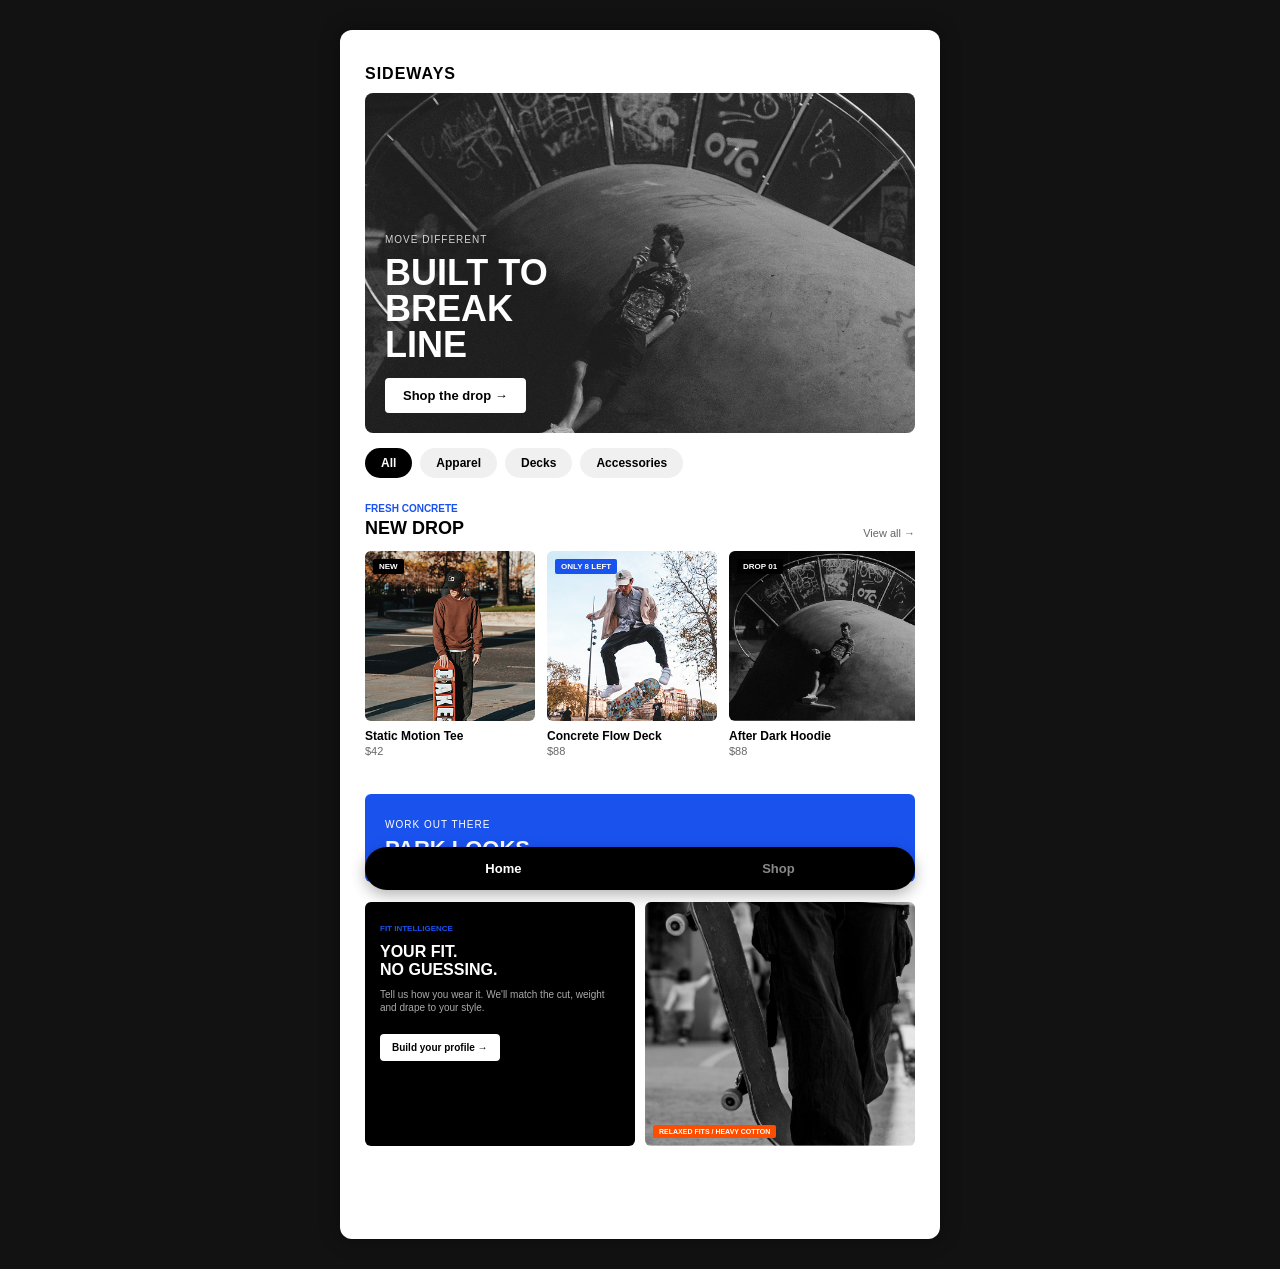
==== index.html @ 1b43d0b8 "Initial clothing app commit" ====
<!DOCTYPE html>
<html lang="en">
<head>
    <meta charset="UTF-8">
    <meta name="viewport" content="width=device-width, initial-scale=1.0">
    <title>Mobile Clothing App</title>
    <link rel="stylesheet" href="styles.css">
</head>
<body>
    <div class="app-container">
        
        <!-- Header -->
        <header class="app-header">
            <span class="logo-text">SIDEWAYS</span>
        </header>

        <!-- Hero Section -->
        <div class="hero-card">
            <img src="images/banner.png" alt="Built to Break Line" class="hero-img">
            <div class="hero-content">
                <span class="sub-tag">MOVE DIFFERENT</span>
                <h1 class="hero-title">BUILT TO<br>BREAK<br>LINE</h1>
                <a href="page2.html" class="shop-button">Shop the drop &rarr;</a>
            </div>
        </div>

        <!-- Filter Tags -->
        <div class="filter-tags">
            <button class="tag active">All</button>
            <button class="tag">Apparel</button>
            <button class="tag">Decks</button>
            <button class="tag">Accessories</button>
        </div>

        <!-- NEW DROP Section (4 Cards) -->
        <div class="section-header">
            <div>
                <span class="tag-small">FRESH CONCRETE</span>
                <h2 class="section-title">NEW DROP</h2>
            </div>
            <a href="page2.html" class="view-all">View all &rarr;</a>
        </div>

        <div class="product-scroll">
            <div class="product-card">
                <div class="img-wrapper">
                    <img src="images/Image (Static Motion Tee).png" alt="Static Motion Tee">
                    <span class="badge">NEW</span>
                </div>
                <div class="card-info">
                    <h3>Static Motion Tee</h3>
                    <p class="price">$42</p>
                </div>
            </div>

            <div class="product-card">
                <div class="img-wrapper">
                    <img src="images/Image (Concrete Flow Deck).png" alt="Concrete Flow Deck">
                    <span class="badge blue">ONLY 8 LEFT</span>
                </div>
                <div class="card-info">
                    <h3>Concrete Flow Deck</h3>
                    <p class="price">$88</p>
                </div>
            </div>

            <div class="product-card">
                <div class="img-wrapper">
                    <img src="images/Image (Lines at sundown).png" alt="After Dark Hoodie">
                    <span class="badge">DROP 01</span>
                </div>
                <div class="card-info">
                    <h3>After Dark Hoodie</h3>
                    <p class="price">$88</p>
                </div>
            </div>

            <div class="product-card">
                <div class="img-wrapper">
                    <img src="images/Image (Low Light 5-Panel).png" alt="Low Light 5-Panel">
                    <span class="badge">DROP 01</span>
                </div>
                <div class="card-info">
                    <h3>Low Light 5-Panel</h3>
                    <p class="price">$34</p>
                </div>
            </div>
        </div>

        <!-- PARK LOOKS Banner -->
        <div class="blue-banner">
            <div>
                <span class="banner-sub">WORK OUT THERE</span>
                <h2 class="banner-title">PARK LOOKS</h2>
            </div>
            <span class="banner-count">01 / 04</span>
        </div>

        <!-- YOUR FIT Block Section -->
        <div class="fit-section">
            <div class="fit-card dark">
                <span class="fit-sub">FIT INTELLIGENCE</span>
                <h2>YOUR FIT.<br>NO GUESSING.</h2>
                <p>Tell us how you wear it. We'll match the cut, weight and drape to your style.</p>
                <button class="fit-btn">Build your profile &rarr;</button>
            </div>
            <div class="fit-card image-card">
                <img src="images/Image (Built for the street).png" alt="Fit Model">
                <span class="image-tag">RELAXED FITS / HEAVY COTTON</span>
            </div>
        </div>

        <!-- Navigation Bar -->
        <nav class="bottom-nav">
            <a href="index.html" class="nav-item active">Home</a>
            <a href="page2.html" class="nav-item">Shop</a>
        </nav>

    </div>
    <script src="script.js"></script>
</body>
</html>
---- styles.css ----
* {
    box-sizing: border-box;
}

body {
    margin: 0;
    padding: 0;
    background-color: #121212; /* Dark ambient background for desktop view */
    font-family: Arial, Helvetica, sans-serif;
}

/* Mobile-First Main Container */
.app-container {
    width: 100%;
    max-width: 420px; /* Standard mobile app viewport width */
    margin: 0 auto;
    background-color: #FFFFFF;
    padding: 15px;
    min-height: 100vh;
    box-shadow: 0 0 20px rgba(0, 0, 0, 0.4);
    transition: all 0.3s ease;
}

/* Tablet & iPad Viewport */
@media (min-width: 768px) {
    .app-container {
        max-width: 600px;
        padding: 25px;
        border-radius: 12px;
        margin: 30px auto;
        min-height: auto;
    }

    .hero-title {
        font-size: 36px !important;
    }

    .product-card {
        min-width: 170px !important;
    }
}

/* Header */
.app-header {
    padding: 10px 0;
    font-weight: 900;
    font-size: 16px;
    letter-spacing: 1px;
}

/* Hero Section */
.hero-card {
    position: relative;
    border-radius: 8px;
    overflow: hidden;
    margin-bottom: 15px;
}

.hero-img {
    width: 100%;
    height: 340px;
    object-fit: cover;
    display: block;
}

.hero-content {
    position: absolute;
    bottom: 20px;
    left: 20px;
    color: #FFFFFF;
}

.sub-tag {
    font-size: 10px;
    letter-spacing: 1px;
    opacity: 0.8;
}

.hero-title {
    font-size: 28px;
    line-height: 1.0;
    font-weight: 900;
    margin: 8px 0 15px 0;
}

.shop-button {
    display: inline-block;
    background-color: #FFFFFF;
    color: #000000;
    text-decoration: none;
    padding: 10px 18px;
    font-size: 13px;
    font-weight: bold;
    border-radius: 4px;
}

/* Filter Tags */
.filter-tags {
    display: flex;
    gap: 8px;
    margin-bottom: 20px;
    overflow-x: auto;
}

.tag {
    background: #F0F0F0;
    border: none;
    padding: 8px 16px;
    border-radius: 20px;
    font-size: 12px;
    font-weight: bold;
    cursor: pointer;
    white-space: nowrap;
}

.tag.active {
    background: #000000;
    color: #FFFFFF;
}

/* Section Headers */
.section-header {
    display: flex;
    justify-content: space-between;
    align-items: flex-end;
    margin-bottom: 12px;
}

.tag-small {
    font-size: 10px;
    color: #1A52EE;
    font-weight: bold;
}

.section-title {
    font-size: 18px;
    font-weight: 900;
    margin: 2px 0 0 0;
}

.view-all {
    font-size: 11px;
    color: #666;
    text-decoration: none;
}

/* Touch-Friendly Horizontal Scroll for Mobile */
.product-scroll {
    display: flex;
    gap: 12px;
    overflow-x: auto;
    padding-bottom: 12px;
    margin-bottom: 25px;
    -webkit-overflow-scrolling: touch; /* Smooth touch scrolling on iOS */
}

.product-card {
    min-width: 140px;
    flex-shrink: 0;
}

.img-wrapper {
    position: relative;
    height: 170px;
    background-color: #F0F0F0;
    border-radius: 6px;
    overflow: hidden;
}

.img-wrapper img {
    width: 100%;
    height: 100%;
    object-fit: cover;
}

.badge {
    position: absolute;
    top: 8px;
    left: 8px;
    background: #000;
    color: #fff;
    font-size: 8px;
    padding: 3px 6px;
    border-radius: 2px;
    font-weight: bold;
}

.badge.blue {
    background: #1A52EE;
}

.card-info h3 {
    font-size: 12px;
    margin: 8px 0 2px 0;
}

.card-info .price {
    font-size: 11px;
    color: #666;
    margin: 0;
}

/* Banners */
.blue-banner {
    background-color: #1A52EE;
    color: #FFFFFF;
    padding: 20px;
    border-radius: 6px;
    display: flex;
    justify-content: space-between;
    align-items: flex-end;
    margin-bottom: 20px;
}

.banner-sub {
    font-size: 10px;
    letter-spacing: 1px;
}

.banner-title {
    font-size: 22px;
    margin: 4px 0 0 0;
    font-weight: 900;
}

.banner-count {
    font-size: 12px;
    font-weight: bold;
}

/* Fit Grid */
.fit-section {
    display: grid;
    grid-template-columns: 1fr 1fr;
    gap: 10px;
    margin-bottom: 25px;
}

.fit-card.dark {
    background: #000000;
    color: #FFFFFF;
    padding: 15px;
    border-radius: 6px;
}

.fit-sub {
    font-size: 8px;
    color: #1A52EE;
    font-weight: bold;
}

.fit-card.dark h2 {
    font-size: 16px;
    line-height: 1.1;
    margin: 8px 0;
}

.fit-card.dark p {
    font-size: 10px;
    color: #AAA;
    line-height: 1.3;
}

.fit-btn {
    background: #FFFFFF;
    border: none;
    font-size: 10px;
    font-weight: bold;
    padding: 8px 12px;
    border-radius: 4px;
    margin-top: 10px;
    cursor: pointer;
}

.fit-card.image-card {
    position: relative;
    border-radius: 6px;
    overflow: hidden;
}

.fit-card.image-card img {
    width: 100%;
    height: 100%;
    object-fit: cover;
}

.image-tag {
    position: absolute;
    bottom: 8px;
    left: 8px;
    background: #FF4D00;
    color: #FFF;
    font-size: 7px;
    font-weight: bold;
    padding: 3px 6px;
    border-radius: 2px;
}

/* Fixed Bottom Navigation */
.bottom-nav {
    position: sticky;
    bottom: 10px;
    display: flex;
    justify-content: space-around;
    background-color: #000000;
    padding: 14px 0;
    border-radius: 30px;
    box-shadow: 0 5px 15px rgba(0,0,0,0.3);
}

.nav-item {
    color: #888888;
    text-decoration: none;
    font-size: 13px;
    font-weight: bold;
}

.nav-item.active {
    color: #FFFFFF;
}
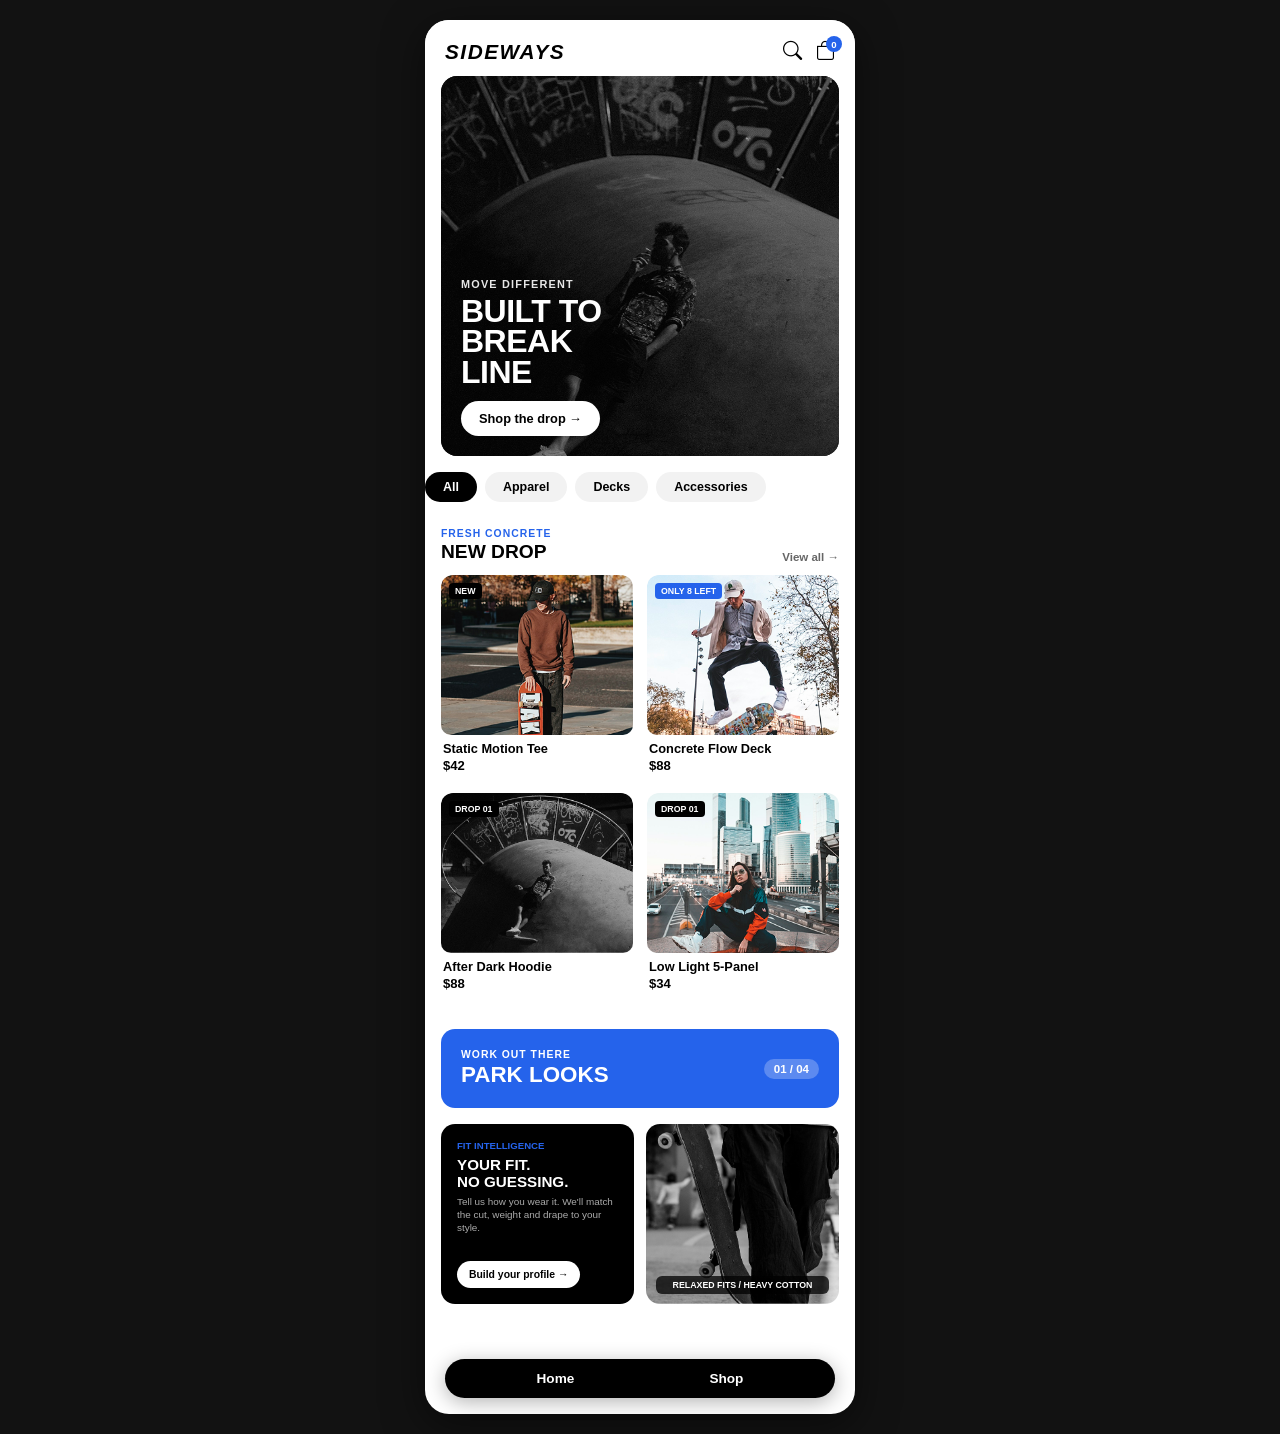
==== commit ef0c288f: "Update shop products, styling, and grid layout" ====
--- a/index.html
+++ b/index.html
@@ -3,120 +3,236 @@
 <head>
     <meta charset="UTF-8">
     <meta name="viewport" content="width=device-width, initial-scale=1.0">
-    <title>Mobile Clothing App</title>
-    <link rel="stylesheet" href="styles.css">
+    <title>SIDEWAYS | Streetwear & Vintage Drops</title>
+    <!-- Icons -->
+    <link rel="stylesheet" href="https://cdn.jsdelivr.net/npm/bootstrap-icons@1.11.3/font/bootstrap-icons.min.css">
+    <!-- CSS Link -->
+    <link rel="stylesheet" href="styles/index.css">
 </head>
 <body>
+
     <div class="app-container">
         
         <!-- Header -->
         <header class="app-header">
-            <span class="logo-text">SIDEWAYS</span>
+            <a href="index.html" class="logo-text">SIDEWAYS</a>
+            <div class="header-actions">
+                <button class="icon-btn" id="searchBtn" aria-label="Search"><i class="bi bi-search"></i></button>
+                <button class="icon-btn" id="cartBtn" aria-label="Cart">
+                    <i class="bi bi-bag"></i>
+                    <span class="cart-badge" id="cartCount">0</span>
+                </button>
+            </div>
         </header>
 
         <!-- Hero Section -->
-        <div class="hero-card">
-            <img src="images/banner.png" alt="Built to Break Line" class="hero-img">
+        <section class="hero-card">
+            <img src="images/banner.png" alt="Built to Break Line Banner" class="hero-img">
             <div class="hero-content">
                 <span class="sub-tag">MOVE DIFFERENT</span>
                 <h1 class="hero-title">BUILT TO<br>BREAK<br>LINE</h1>
                 <a href="page2.html" class="shop-button">Shop the drop &rarr;</a>
             </div>
-        </div>
+        </section>
 
         <!-- Filter Tags -->
-        <div class="filter-tags">
-            <button class="tag active">All</button>
-            <button class="tag">Apparel</button>
-            <button class="tag">Decks</button>
-            <button class="tag">Accessories</button>
-        </div>
-
-        <!-- NEW DROP Section (4 Cards) -->
-        <div class="section-header">
-            <div>
-                <span class="tag-small">FRESH CONCRETE</span>
-                <h2 class="section-title">NEW DROP</h2>
-            </div>
-            <a href="page2.html" class="view-all">View all &rarr;</a>
-        </div>
-
-        <div class="product-scroll">
-            <div class="product-card">
-                <div class="img-wrapper">
-                    <img src="images/Image (Static Motion Tee).png" alt="Static Motion Tee">
-                    <span class="badge">NEW</span>
-                </div>
-                <div class="card-info">
-                    <h3>Static Motion Tee</h3>
-                    <p class="price">$42</p>
-                </div>
-            </div>
-
-            <div class="product-card">
-                <div class="img-wrapper">
-                    <img src="images/Image (Concrete Flow Deck).png" alt="Concrete Flow Deck">
-                    <span class="badge blue">ONLY 8 LEFT</span>
-                </div>
-                <div class="card-info">
-                    <h3>Concrete Flow Deck</h3>
-                    <p class="price">$88</p>
-                </div>
-            </div>
-
-            <div class="product-card">
-                <div class="img-wrapper">
-                    <img src="images/Image (Lines at sundown).png" alt="After Dark Hoodie">
-                    <span class="badge">DROP 01</span>
-                </div>
-                <div class="card-info">
-                    <h3>After Dark Hoodie</h3>
-                    <p class="price">$88</p>
-                </div>
-            </div>
-
-            <div class="product-card">
-                <div class="img-wrapper">
-                    <img src="images/Image (Low Light 5-Panel).png" alt="Low Light 5-Panel">
-                    <span class="badge">DROP 01</span>
-                </div>
-                <div class="card-info">
-                    <h3>Low Light 5-Panel</h3>
-                    <p class="price">$34</p>
-                </div>
-            </div>
-        </div>
+        <section class="filter-tags" id="filterContainer">
+            <button class="tag active" data-category="All">All</button>
+            <button class="tag" data-category="Apparel">Apparel</button>
+            <button class="tag" data-category="Decks">Decks</button>
+            <button class="tag" data-category="Accessories">Accessories</button>
+        </section>
+
+        <!-- NEW DROP Section -->
+        <section class="section-container">
+            <div class="section-header">
+                <div>
+                    <span class="tag-small">FRESH CONCRETE</span>
+                    <h2 class="section-title">NEW DROP</h2>
+                </div>
+                <a href="page2.html" class="view-all">View all &rarr;</a>
+            </div>
+
+            <!-- Scrollable Product List -->
+            <div class="product-grid" id="productGrid">
+                
+                <div class="product-card" data-category="Apparel" data-name="Static Motion Tee" data-price="42" data-sizes="XS,S,M,L,XL" data-measurements="Chest: 22 in | Length: 28 in">
+                    <div class="img-wrapper">
+                        <img src="images/Image (Static Motion Tee).png" alt="Static Motion Tee">
+                        <span class="badge">NEW</span>
+                    </div>
+                    <div class="card-info">
+                        <h3>Static Motion Tee</h3>
+                        <p class="price">$42</p>
+                    </div>
+                </div>
+
+                <div class="product-card" data-category="Decks" data-name="Concrete Flow Deck" data-price="88" data-sizes="8.0,8.25,8.5" data-measurements="Width: 8.25 in | Length: 31.8 in">
+                    <div class="img-wrapper">
+                        <img src="images/Image (Concrete Flow Deck).png" alt="Concrete Flow Deck">
+                        <span class="badge blue">ONLY 8 LEFT</span>
+                    </div>
+                    <div class="card-info">
+                        <h3>Concrete Flow Deck</h3>
+                        <p class="price">$88</p>
+                    </div>
+                </div>
+
+                <div class="product-card" data-category="Apparel" data-name="After Dark Hoodie" data-price="88" data-sizes="S,M,L,XL" data-measurements="Chest: 24 in | Length: 29 in">
+                    <div class="img-wrapper">
+                        <img src="images/Image (Lines at sundown).png" alt="After Dark Hoodie">
+                        <span class="badge">DROP 01</span>
+                    </div>
+                    <div class="card-info">
+                        <h3>After Dark Hoodie</h3>
+                        <p class="price">$88</p>
+                    </div>
+                </div>
+
+                <div class="product-card" data-category="Accessories" data-name="Low Light 5-Panel" data-price="34" data-sizes="One Size" data-measurements="Adjustable Strapback (54cm - 61cm)">
+                    <div class="img-wrapper">
+                        <img src="images/Image (Low Light 5-Panel).png" alt="Low Light 5-Panel">
+                        <span class="badge">DROP 01</span>
+                    </div>
+                    <div class="card-info">
+                        <h3>Low Light 5-Panel</h3>
+                        <p class="price">$34</p>
+                    </div>
+                </div>
+
+            </div>
+        </section>
 
         <!-- PARK LOOKS Banner -->
-        <div class="blue-banner">
+        <section class="blue-banner" id="lookbook">
             <div>
                 <span class="banner-sub">WORK OUT THERE</span>
                 <h2 class="banner-title">PARK LOOKS</h2>
             </div>
             <span class="banner-count">01 / 04</span>
-        </div>
-
-        <!-- YOUR FIT Block Section -->
-        <div class="fit-section">
+        </section>
+
+        <!-- FIT INTELLIGENCE Section -->
+        <section class="fit-section" id="fit-guide">
             <div class="fit-card dark">
-                <span class="fit-sub">FIT INTELLIGENCE</span>
-                <h2>YOUR FIT.<br>NO GUESSING.</h2>
-                <p>Tell us how you wear it. We'll match the cut, weight and drape to your style.</p>
-                <button class="fit-btn">Build your profile &rarr;</button>
+                <div>
+                    <span class="fit-sub">FIT INTELLIGENCE</span>
+                    <h2>YOUR FIT.<br>NO GUESSING.</h2>
+                    <p>Tell us how you wear it. We'll match the cut, weight and drape to your style.</p>
+                </div>
+                <button class="fit-btn" id="buildProfileBtn">Build your profile &rarr;</button>
             </div>
             <div class="fit-card image-card">
                 <img src="images/Image (Built for the street).png" alt="Fit Model">
                 <span class="image-tag">RELAXED FITS / HEAVY COTTON</span>
             </div>
-        </div>
-
-        <!-- Navigation Bar -->
+        </section>
+
+        <!-- Bottom Navigation Bar -->
         <nav class="bottom-nav">
             <a href="index.html" class="nav-item active">Home</a>
             <a href="page2.html" class="nav-item">Shop</a>
         </nav>
 
     </div>
-    <script src="script.js"></script>
+
+    <!-- PRODUCT DETAIL MODAL SHEET -->
+    <div class="modal-overlay" id="productDetailModal">
+        <div class="modal-sheet">
+            <div class="modal-header">
+                <span style="font-size: 0.7rem; font-weight: 800; letter-spacing: 1px; color: #2563eb; text-transform: uppercase;">Product Overview</span>
+                <button class="modal-close" id="closeProdModal">&times;</button>
+            </div>
+            <div style="padding-top: 14px;">
+                <div class="img-wrapper" style="height: 240px; background: #f8f8f8; border-radius: 12px; overflow: hidden; display: flex; align-items: center; justify-content: center; margin-bottom: 12px;">
+                    <img id="modalProdImg" src="" alt="Product Image" style="max-width: 100%; max-height: 100%; object-fit: contain;">
+                </div>
+                <div style="display: flex; justify-content: space-between; align-items: flex-start; margin-bottom: 12px;">
+                    <div>
+                        <h2 id="modalProdName" style="font-size: 1.2rem; font-weight: 900; color: #000; margin: 0;"></h2>
+                        <span id="modalProdPrice" style="font-size: 1.1rem; font-weight: 800; color: #2563eb; display: block; margin-top: 2px;"></span>
+                    </div>
+                </div>
+                <div style="margin-bottom: 14px;">
+                    <label style="font-size: 0.72rem; font-weight: 800; text-transform: uppercase; color: #666; display: block; margin-bottom: 6px;">Select Size</label>
+                    <div id="sizePillContainer" style="display: flex; gap: 8px; flex-wrap: wrap;"></div>
+                </div>
+                <div class="measurement-box" style="background: #f8f8f8; border: 1px solid #eee; padding: 10px 12px; border-radius: 10px; margin-bottom: 14px;">
+                    <label style="font-size: 0.7rem; font-weight: 800; text-transform: uppercase; color: #000; display: block; margin-bottom: 2px;">
+                        <i class="bi bi-ruler me-1"></i> Garment Measurements
+                    </label>
+                    <p id="modalProdMeasurements" style="font-size: 0.75rem; color: #555; line-height: 1.4; margin: 0;"></p>
+                </div>
+                <button class="checkout-btn" id="addToBagBtn" style="width: 100%; background: #000; color: #fff; padding: 14px; border-radius: 12px; font-weight: 800; font-size: 0.85rem; border: none; cursor: pointer;">
+                    ADD TO BASKET
+                </button>
+            </div>
+        </div>
+    </div>
+
+    <!-- CART & CHECKOUT MODAL DRAWER -->
+    <div class="modal-overlay" id="cartModal">
+        <div class="modal-sheet">
+            <div class="modal-header">
+                <h3 id="modalHeading">YOUR BASKET</h3>
+                <button class="modal-close" id="closeCart">&times;</button>
+            </div>
+            <div id="basketView">
+                <div class="cart-body" id="cartBody">
+                    <p class="empty-msg">Your shopping bag is empty. Click any item to select size and add it!</p>
+                </div>
+                <div class="cart-footer">
+                    <div class="subtotal">
+                        <span>Subtotal</span>
+                        <strong id="cartSubtotal">$0.00</strong>
+                    </div>
+                    <button class="checkout-btn" id="proceedCheckoutBtn">PROCEED TO CHECKOUT</button>
+                </div>
+            </div>
+            <div id="checkoutFormView" style="display: none; padding-top: 12px;">
+                <p style="font-size: 0.8rem; color: #666; margin-bottom: 12px; font-weight: 700;">Ready to purchase?</p>
+                <form id="checkoutForm" style="display: flex; flex-direction: column; gap: 10px;">
+                    <div>
+                        <label style="font-size: 0.72rem; font-weight: 700; display: block; margin-bottom: 2px;">Full Name</label>
+                        <input type="text" id="custName" required placeholder="John Doe" style="width: 100%; padding: 8px; border: 1px solid #ccc; border-radius: 6px; font-size: 0.8rem;">
+                    </div>
+                    <div>
+                        <label style="font-size: 0.72rem; font-weight: 700; display: block; margin-bottom: 2px;">Delivery Address</label>
+                        <input type="text" id="custAddress" required placeholder="123 Street Name, City" style="width: 100%; padding: 8px; border: 1px solid #ccc; border-radius: 6px; font-size: 0.8rem;">
+                    </div>
+                    <div>
+                        <label style="font-size: 0.72rem; font-weight: 700; display: block; margin-bottom: 2px;">Card Number</label>
+                        <input type="text" id="custCard" required placeholder="4532 •••• •••• 8890" maxlength="19" style="width: 100%; padding: 8px; border: 1px solid #ccc; border-radius: 6px; font-size: 0.8rem;">
+                    </div>
+                    <div style="display: flex; gap: 10px;">
+                        <div style="flex: 1;">
+                            <label style="font-size: 0.72rem; font-weight: 700; display: block; margin-bottom: 2px;">Expiry Date</label>
+                            <input type="text" id="custExp" required placeholder="MM/YY" maxlength="5" style="width: 100%; padding: 8px; border: 1px solid #ccc; border-radius: 6px; font-size: 0.8rem;">
+                        </div>
+                        <div style="flex: 1;">
+                            <label style="font-size: 0.72rem; font-weight: 700; display: block; margin-bottom: 2px;">CVC</label>
+                            <input type="text" id="custCvc" required placeholder="123" maxlength="4" style="width: 100%; padding: 8px; border: 1px solid #ccc; border-radius: 6px; font-size: 0.8rem;">
+                        </div>
+                    </div>
+                    <div style="margin-top: 10px; border-top: 1px solid #eee; padding-top: 10px;">
+                        <div class="subtotal" style="margin-bottom: 10px;">
+                            <span>Total Due</span>
+                            <strong id="formTotalAmount">$0.00</strong>
+                        </div>
+                        <button type="submit" class="checkout-btn" style="background: #2563eb;">PAY NOW</button>
+                        <button type="button" id="backToBasketBtn" style="width: 100%; background: none; border: none; color: #666; margin-top: 8px; font-size: 0.75rem; cursor: pointer;">&larr; Back to Basket</button>
+                    </div>
+                </form>
+            </div>
+            <div id="orderSuccessView" style="display: none; text-align: center; padding: 24px 10px;">
+                <i class="bi bi-check-circle-fill" style="font-size: 2.5rem; color: #2563eb;"></i>
+                <h3 style="margin-top: 10px; font-size: 1.1rem;">ORDER CONFIRMED!</h3>
+                <p style="font-size: 0.8rem; color: #666; margin-top: 6px;">Thank you for your purchase. We are preparing your order for shipment.</p>
+                <button id="finishOrderBtn" class="checkout-btn" style="margin-top: 16px;">CONTINUE SHOPPING</button>
+            </div>
+        </div>
+    </div>
+
+    <script src="scripts/index.js"></script>
 </body>
 </html>
--- a/styles/index.css
+++ b/styles/index.css
@@ -0,0 +1,617 @@
+:root {
+    --bg-outer: #121212;
+    --bg-app: #ffffff;
+    --card-bg: #f8f8f8;
+    --text-main: #000000;
+    --text-muted: #666666;
+    --border-color: #eeeeee;
+    --accent-blue: #2563eb;
+    --tag-inactive: #f2f2f2;
+    --tag-active: #000000;
+    --pill-nav-bg: #000000;
+}
+
+* {
+    box-sizing: border-box;
+    margin: 0;
+    padding: 0;
+    font-family: 'Inter', -apple-system, BlinkMacSystemFont, 'Segoe UI', Roboto, sans-serif;
+    -webkit-tap-highlight-color: transparent;
+}
+
+body {
+    background-color: var(--bg-outer);
+    color: var(--text-main);
+    display: flex;
+    justify-content: center;
+    align-items: flex-start;
+    min-height: 100vh;
+    padding: 20px 0;
+}
+
+/* APP CONTAINER */
+.app-container {
+    width: 100%;
+    max-width: 430px;
+    background-color: var(--bg-app);
+    min-height: 880px;
+    border-radius: 24px;
+    position: relative;
+    padding-bottom: 90px;
+    overflow: hidden;
+    box-shadow: 0 10px 40px rgba(0, 0, 0, 0.5);
+}
+
+/* HEADER */
+.app-header {
+    padding: 20px 20px 12px 20px;
+    display: flex;
+    align-items: center;
+    justify-content: space-between;
+    background: var(--bg-app);
+}
+
+.logo-text {
+    font-weight: 900;
+    font-size: 1.3rem;
+    letter-spacing: 1.5px;
+    text-transform: uppercase;
+    font-style: italic;
+    color: var(--text-main);
+    text-decoration: none;
+}
+
+.header-actions {
+    display: flex;
+    align-items: center;
+    gap: 14px;
+}
+
+.icon-btn {
+    background: none;
+    border: none;
+    color: var(--text-main);
+    font-size: 1.2rem;
+    cursor: pointer;
+    position: relative;
+}
+
+.cart-badge {
+    position: absolute;
+    top: -5px;
+    right: -7px;
+    background: var(--accent-blue);
+    color: #ffffff;
+    font-size: 0.6rem;
+    font-weight: 800;
+    width: 16px;
+    height: 16px;
+    border-radius: 50%;
+    display: flex;
+    align-items: center;
+    justify-content: center;
+}
+
+/* CATALOG HEADERS & FILTERS */
+.section-container {
+    padding: 10px 16px 16px 16px;
+}
+
+.section-header {
+    display: flex;
+    justify-content: space-between;
+    align-items: flex-end;
+    margin-bottom: 12px;
+}
+
+.tag-small {
+    font-size: 0.65rem;
+    font-weight: 800;
+    color: var(--accent-blue);
+    letter-spacing: 1px;
+    display: block;
+    margin-bottom: 2px;
+}
+
+.section-title {
+    font-size: 1.2rem;
+    font-weight: 900;
+    color: var(--text-main);
+}
+
+.view-all {
+    color: var(--text-muted);
+    font-size: 0.72rem;
+    text-decoration: none;
+    font-weight: 600;
+}
+
+.filter-tags {
+    display: flex;
+    gap: 8px;
+    padding-bottom: 16px;
+    overflow-x: auto;
+    scrollbar-width: none;
+}
+
+.filter-tags::-webkit-scrollbar {
+    display: none;
+}
+
+.tag {
+    background: var(--tag-inactive);
+    color: var(--text-main);
+    border: none;
+    padding: 8px 18px;
+    border-radius: 20px;
+    font-size: 0.78rem;
+    font-weight: 700;
+    white-space: nowrap;
+    cursor: pointer;
+    transition: all 0.2s;
+}
+
+.tag.active {
+    background: var(--tag-active);
+    color: #ffffff;
+}
+
+/* PRODUCT GRID */
+.product-grid {
+    display: grid;
+    grid-template-columns: repeat(2, 1fr);
+    gap: 14px;
+}
+
+.product-card {
+    width: 100%;
+    background: #ffffff;
+    border-radius: 12px;
+    overflow: hidden;
+    cursor: pointer;
+}
+
+.img-wrapper {
+    position: relative;
+    width: 100%;
+    height: 160px;
+    background: #f5f5f5;
+    border-radius: 10px;
+    overflow: hidden;
+    display: flex;
+    align-items: center;
+    justify-content: center;
+}
+
+.img-wrapper img {
+    width: 100%;
+    height: 100%;
+    object-fit: cover;
+}
+
+.img-wrapper.contain img {
+    object-fit: contain;
+    padding: 6px;
+    background: #ffffff;
+}
+
+.badge {
+    position: absolute;
+    top: 8px;
+    left: 8px;
+    background: #000000;
+    color: #ffffff;
+    font-size: 0.55rem;
+    font-weight: 800;
+    padding: 3px 6px;
+    border-radius: 4px;
+}
+
+.badge.blue {
+    background: var(--accent-blue);
+}
+
+.card-info {
+    padding: 6px 2px;
+}
+
+.card-info h3 {
+    font-size: 0.8rem;
+    font-weight: 700;
+    color: var(--text-main);
+    margin: 0;
+    white-space: nowrap;
+    overflow: hidden;
+    text-overflow: ellipsis;
+}
+
+.card-info .price {
+    font-size: 0.82rem;
+    font-weight: 800;
+    color: var(--text-main);
+    margin-top: 2px;
+}
+
+/* FLOATING NAV PILL */
+.bottom-nav {
+    position: absolute;
+    bottom: 16px;
+    left: 20px;
+    right: 20px;
+    background: var(--pill-nav-bg);
+    border-radius: 30px;
+    display: flex;
+    justify-content: space-around;
+    align-items: center;
+    padding: 12px 24px;
+    z-index: 90;
+    box-shadow: 0 4px 20px rgba(0, 0, 0, 0.3);
+}
+
+.nav-item {
+    color: #ffffff;
+    text-decoration: none;
+    font-size: 0.85rem;
+    font-weight: 700;
+}
+
+/* MODAL OVERLAY (CONSTRAINED TO MOBILE CONTAINER) */
+.modal-overlay {
+    position: fixed;
+    top: 0;
+    left: 0;
+    right: 0;
+    bottom: 0;
+    background: rgba(0, 0, 0, 0.65);
+    backdrop-filter: blur(4px);
+    display: none;
+    justify-content: flex-end;
+    align-items: center;
+    flex-direction: column;
+    z-index: 2000;
+}
+
+.modal-overlay.active {
+    display: flex;
+}
+
+.modal-sheet {
+    background: #ffffff;
+    color: #000000;
+    width: 100%;
+    max-width: 430px;
+    border-radius: 20px 20px 0 0;
+    padding: 20px;
+    max-height: 85vh;
+    overflow-y: auto;
+    box-shadow: 0 -10px 30px rgba(0, 0, 0, 0.3);
+}
+
+.modal-header {
+    display: flex;
+    justify-content: space-between;
+    align-items: center;
+    border-bottom: 1px solid var(--border-color);
+    padding-bottom: 12px;
+}
+
+.modal-category-tag {
+    font-size: 0.7rem;
+    font-weight: 800;
+    letter-spacing: 1px;
+    color: var(--accent-blue);
+    text-transform: uppercase;
+}
+
+.modal-close {
+    background: #f0f0f0;
+    border: none;
+    color: #000000;
+    width: 28px;
+    height: 28px;
+    border-radius: 50%;
+    font-size: 1.2rem;
+    cursor: pointer;
+    display: flex;
+    align-items: center;
+    justify-content: center;
+}
+
+.modal-body-content {
+    padding-top: 14px;
+}
+
+.modal-banner {
+    width: 100%;
+    height: 240px;
+    background: #f8f8f8;
+    border-radius: 12px;
+    overflow: hidden;
+    display: flex;
+    align-items: center;
+    justify-content: center;
+    margin-bottom: 12px;
+}
+
+.modal-banner img {
+    max-width: 100%;
+    max-height: 100%;
+    object-fit: contain;
+}
+
+.modal-info-header {
+    display: flex;
+    justify-content: space-between;
+    align-items: flex-start;
+    margin-bottom: 12px;
+}
+
+.modal-info-header h2 {
+    font-size: 1.2rem;
+    font-weight: 900;
+    color: #000;
+    margin: 0;
+}
+
+.modal-info-header span {
+    font-size: 1.1rem;
+    font-weight: 800;
+    color: var(--accent-blue);
+    display: block;
+    margin-top: 2px;
+}
+
+.modal-size-section {
+    margin-bottom: 14px;
+}
+
+.modal-size-section label {
+    font-size: 0.72rem;
+    font-weight: 800;
+    text-transform: uppercase;
+    color: #666;
+    display: block;
+    margin-bottom: 6px;
+}
+
+.pill-container {
+    display: flex;
+    gap: 8px;
+    flex-wrap: wrap;
+}
+
+.measurement-box {
+    background: #f8f8f8;
+    border: 1px solid #eee;
+    padding: 10px 12px;
+    border-radius: 10px;
+    margin-bottom: 14px;
+}
+
+.measurement-box label {
+    font-size: 0.7rem;
+    font-weight: 800;
+    text-transform: uppercase;
+    color: #000;
+    display: block;
+    margin-bottom: 2px;
+}
+
+.measurement-box p {
+    font-size: 0.75rem;
+    color: #555;
+    line-height: 1.4;
+    margin: 0;
+}
+
+.cart-body {
+    padding: 16px 0;
+}
+
+.empty-msg {
+    color: var(--text-muted);
+    font-size: 0.85rem;
+}
+
+.cart-footer {
+    border-top: 1px solid var(--border-color);
+    padding-top: 14px;
+}
+
+.subtotal {
+    display: flex;
+    justify-content: space-between;
+    margin-bottom: 12px;
+    font-size: 0.9rem;
+    font-weight: 700;
+}
+
+.checkout-btn {
+    width: 100%;
+    background: #000000;
+    color: #ffffff;
+    border: none;
+    padding: 14px;
+    border-radius: 10px;
+    font-weight: 800;
+    cursor: pointer;
+}
+
+/* HERO BANNER FIX */
+.hero-card {
+    position: relative;
+    margin: 0 16px 16px 16px;
+    border-radius: 16px;
+    overflow: hidden;
+    height: 380px; /* Locks height to standard mobile card banner */
+    background: #111111;
+}
+
+.hero-img {
+    width: 100%;
+    height: 100%;
+    object-fit: cover;
+    display: block;
+    filter: brightness(0.75); /* Darkens image slightly so text stands out */
+}
+
+.hero-content {
+    position: absolute;
+    bottom: 20px;
+    left: 20px;
+    right: 20px;
+    z-index: 2;
+}
+
+.sub-tag {
+    font-size: 0.68rem;
+    font-weight: 800;
+    letter-spacing: 1.2px;
+    color: #ffffff;
+    opacity: 0.9;
+    display: block;
+    margin-bottom: 6px;
+}
+
+.hero-title {
+    font-size: 2rem;
+    font-weight: 900;
+    line-height: 0.95;
+    text-transform: uppercase;
+    color: #ffffff;
+    letter-spacing: -0.5px;
+    margin-bottom: 14px;
+}
+
+.shop-button {
+    display: inline-block;
+    background: #ffffff;
+    color: #000000;
+    padding: 10px 18px;
+    border-radius: 20px;
+    font-weight: 700;
+    font-size: 0.8rem;
+    text-decoration: none;
+    transition: background 0.2s;
+}
+
+/* PARK LOOKS BLUE BANNER */
+.blue-banner {
+    background: var(--accent-blue);
+    color: #ffffff;
+    margin: 16px;
+    padding: 20px;
+    border-radius: 14px;
+    display: flex;
+    justify-content: space-between;
+    align-items: center;
+    cursor: pointer;
+}
+
+.banner-sub {
+    font-size: 0.65rem;
+    font-weight: 800;
+    letter-spacing: 1px;
+    display: block;
+    color: #ffffff;
+}
+
+.banner-title {
+    font-size: 1.4rem;
+    font-weight: 900;
+    color: #ffffff;
+    margin-top: 2px;
+}
+
+.banner-count {
+    font-size: 0.72rem;
+    font-weight: 800;
+    background: rgba(255, 255, 255, 0.25);
+    padding: 4px 10px;
+    border-radius: 12px;
+    color: #ffffff;
+}
+
+/* FIT INTELLIGENCE GRID SECTION */
+.fit-section {
+    display: grid;
+    grid-template-columns: 1fr 1fr;
+    gap: 12px;
+    padding: 0 16px 20px 16px;
+}
+
+.fit-card {
+    border-radius: 14px;
+    overflow: hidden;
+    position: relative;
+}
+
+.fit-card.dark {
+    background: #000000;
+    color: #ffffff;
+    padding: 16px;
+    display: flex;
+    flex-direction: column;
+    justify-content: space-between;
+}
+
+.fit-sub {
+    font-size: 0.6rem;
+    font-weight: 800;
+    color: var(--accent-blue);
+    display: block;
+}
+
+.fit-card.dark h2 {
+    font-size: 0.95rem;
+    font-weight: 900;
+    line-height: 1.1;
+    margin: 6px 0;
+    color: #ffffff;
+}
+
+.fit-card.dark p {
+    font-size: 0.62rem;
+    color: #aaaaaa;
+    margin-bottom: 12px;
+    line-height: 1.3;
+}
+
+.fit-btn {
+    background: #ffffff;
+    color: #000000;
+    border: none;
+    padding: 8px 12px;
+    border-radius: 16px;
+    font-size: 0.65rem;
+    font-weight: 800;
+    cursor: pointer;
+    align-self: flex-start;
+}
+
+/* FIX SKATEBOARD MODEL IMAGE HEIGHT */
+.fit-card.image-card {
+    height: 180px;
+    width: 100%;
+}
+
+.fit-card.image-card img {
+    width: 100%;
+    height: 100%;
+    object-fit: cover;
+    display: block;
+}
+
+.image-tag {
+    position: absolute;
+    bottom: 10px;
+    left: 10px;
+    right: 10px;
+    font-size: 0.55rem;
+    font-weight: 800;
+    color: #ffffff;
+    background: rgba(0, 0, 0, 0.75);
+    padding: 4px 6px;
+    border-radius: 6px;
+    text-align: center;
+}
